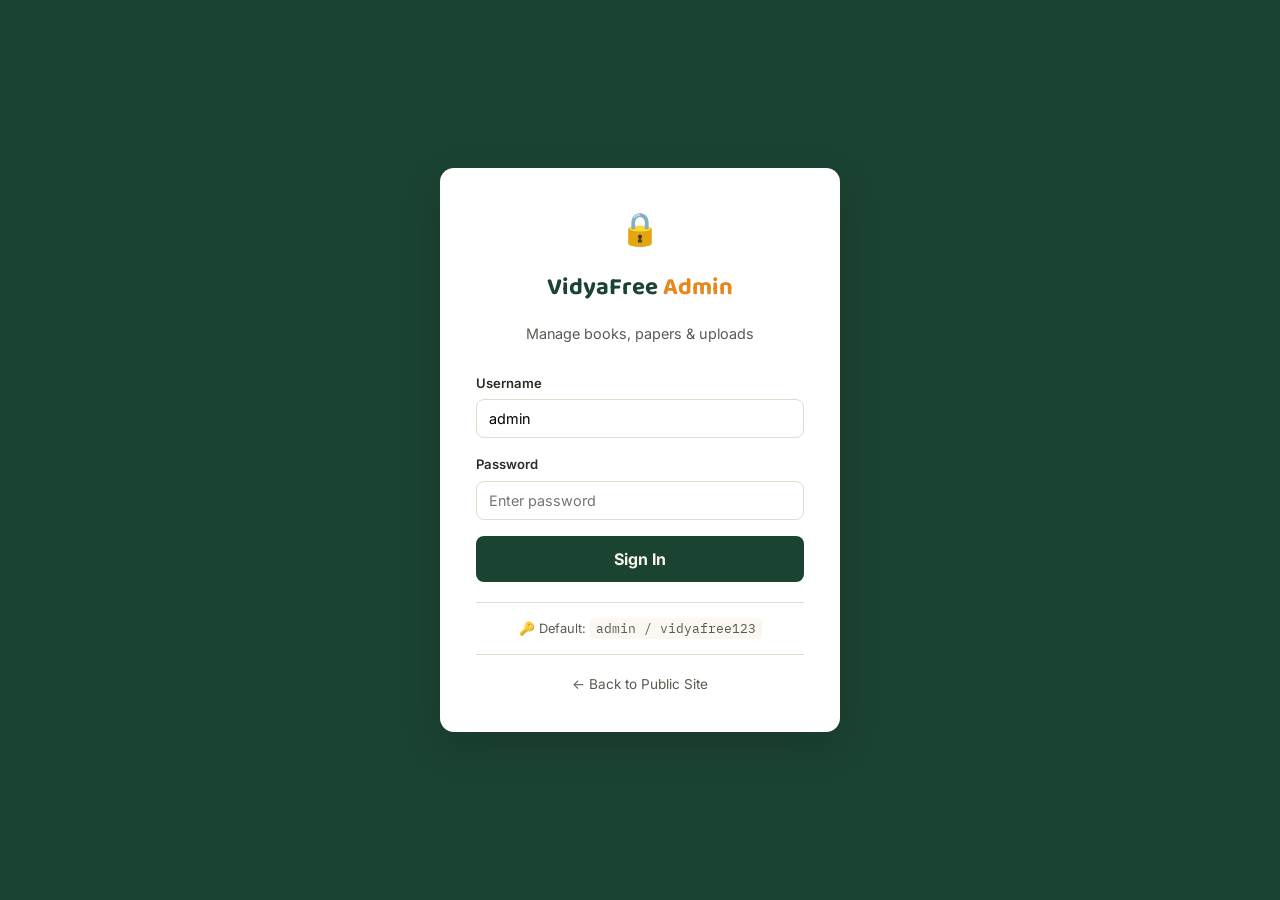
==== index.html @ 142c7266 "Add files via upload" ====
<!doctype html>
<html lang="en">
<head>
<meta charset="UTF-8">
<meta name="viewport" content="width=device-width, initial-scale=1">
<title>Admin Login — VidyaFree</title>
<link rel="preconnect" href="https://fonts.googleapis.com">
<link href="https://fonts.googleapis.com/css2?family=Baloo+2:wght@600;700;800&family=Inter:wght@400;500;600;700&family=IBM+Plex+Mono:wght@500&display=swap" rel="stylesheet">
<link rel="stylesheet" href="style.css">
</head>
<body class="admin-body">

<div class="admin-login-wrap">
  <div class="admin-login-card">
    <div class="admin-login-brand">
      <span class="brand-icon">🔒</span>
      <h1>VidyaFree <span class="hl">Admin</span></h1>
      <p>Manage books, papers & uploads</p>
    </div>
    <form id="adminLoginForm" class="admin-form">
      <div class="form-group">
        <label for="adminUser">Username</label>
        <input type="text" id="adminUser" placeholder="admin" value="admin" autocomplete="username">
      </div>
      <div class="form-group">
        <label for="adminPass">Password</label>
        <input type="password" id="adminPass" placeholder="Enter password" autocomplete="current-password">
      </div>
      <div class="form-error" id="loginError"></div>
      <button type="submit" class="btn btn-primary btn-block">Sign In</button>
    </form>
    <div class="admin-login-hint">
      <p>🔑 Default: <code>admin / vidyafree123</code></p>
    </div>
    <div style="text-align:center; margin-top:16px; padding-top:16px; border-top:1px solid var(--line);">
      <a href="#" id="publicSiteLink" style="font-size:.85rem; color:var(--text-soft);">← Back to Public Site</a>
    </div>
  </div>
</div>

<script src="script.js"></script>
</body>
</html>
---- style.css ----
/* ==========================================================
   VIDYA FREE — Admin Panel Styles (includes public base)
   ========================================================== */
:root {
  --board:      #1B4332;
  --board-dark: #123024;
  --chalk:      #F7F4EA;
  --paper:      #FBF8F1;
  --ink:        #1D3557;
  --marigold:   #E8871E;
  --marigold-dk:#C96A0C;
  --marigold-lt:#FFF3E0;
  --text:       #2B2B28;
  --text-soft:  #5B5A52;
  --line:       #E1DCCB;
  --radius:     14px;
  --radius-sm:  10px;
  --shadow:     0 4px 20px rgba(27,67,50,.10);
  --shadow-lg:  0 14px 40px rgba(0,0,0,.15);
  --display: "Baloo 2", "Segoe UI", sans-serif;
  --body: "Inter", "Segoe UI", sans-serif;
  --mono: "IBM Plex Mono", monospace;
  --success: #2D6A4F;
  --danger:  #C0392B;
}

* { box-sizing: border-box; }
html { scroll-behavior: smooth; }
body {
  margin: 0;
  background: var(--paper);
  color: var(--text);
  font-family: var(--body);
  line-height: 1.55;
  -webkit-font-smoothing: antialiased;
}
a { color: inherit; text-decoration: none; }
button { font-family: inherit; cursor: pointer; }
:focus-visible { outline: 3px solid var(--marigold); outline-offset: 2px; }

/* ---------- LOGIN PAGE ---------- */
.admin-body {
  background: var(--board);
  min-height: 100vh;
  display: flex;
}
.admin-login-wrap {
  min-height: 100vh;
  display: flex;
  align-items: center;
  justify-content: center;
  padding: 20px;
  width: 100%;
}
.admin-login-card {
  background: #fff;
  border-radius: var(--radius);
  padding: 36px;
  width: 100%;
  max-width: 400px;
  box-shadow: var(--shadow-lg);
}
.admin-login-brand { text-align: center; margin-bottom: 28px; }
.admin-login-brand .brand-icon { font-size: 2rem; }
.admin-login-brand h1 { font-size: 1.5rem; font-family: var(--display); color: var(--board); }
.admin-login-brand h1 .hl { color: var(--marigold); }
.admin-login-brand p { color: var(--text-soft); margin: 6px 0 0; font-size: .9rem; }
.admin-login-hint { margin-top: 20px; padding-top: 16px; border-top: 1px solid var(--line); text-align: center; }
.admin-login-hint p { font-size: .8rem; color: var(--text-soft); margin: 0; }
.admin-login-hint code { background: var(--paper); padding: 2px 6px; border-radius: 4px; font-family: var(--mono); }

/* ---------- ADMIN DASHBOARD LAYOUT ---------- */
.admin-sidebar {
  width: 260px;
  background: var(--board);
  color: var(--chalk);
  display: flex;
  flex-direction: column;
  position: fixed;
  inset: 0 auto 0 0;
  z-index: 100;
  transition: transform .25s;
}
.admin-sidebar-brand {
  padding: 20px;
  font-family: var(--display);
  font-size: 1.2rem;
  font-weight: 700;
  border-bottom: 1px solid rgba(247,244,234,.1);
  display: flex;
  align-items: center;
  gap: 8px;
}
.admin-sidebar-brand .dot { color: var(--marigold); }
.admin-nav { padding: 16px 12px; flex: 1; }
.admin-nav-item {
  display: flex;
  align-items: center;
  gap: 10px;
  padding: 10px 14px;
  border-radius: 8px;
  color: rgba(247,244,234,.75);
  font-size: .9rem;
  font-weight: 600;
  transition: all .15s;
  margin-bottom: 4px;
  text-decoration: none;
}
.admin-nav-item:hover { background: rgba(247,244,234,.08); color: var(--chalk); }
.admin-nav-item.active { background: var(--marigold); color: #241100; }
.admin-sidebar-footer {
  padding: 16px 20px;
  border-top: 1px solid rgba(247,244,234,.1);
  display: flex;
  justify-content: space-between;
  align-items: center;
  font-size: .85rem;
}

.admin-main {
  flex: 1;
  margin-left: 260px;
  min-height: 100vh;
  display: flex;
  flex-direction: column;
  background: #F3F0E8;
}
.admin-topbar {
  background: #fff;
  padding: 14px 24px;
  display: flex;
  align-items: center;
  gap: 16px;
  border-bottom: 1px solid var(--line);
  position: sticky;
  top: 0;
  z-index: 40;
}
.admin-topbar h2 { font-size: 1.2rem; color: var(--board); font-family: var(--display); margin: 0; }
.admin-topbar-actions { margin-left: auto; }
.admin-sidebar-toggle {
  display: none;
  background: none;
  border: 1px solid var(--line);
  border-radius: 6px;
  padding: 6px 10px;
  font-size: 1rem;
}

.admin-content { padding: 24px; flex: 1; }

/* ---------- TABS ---------- */
.admin-tab { display: none; animation: fadeIn .25s; }
.admin-tab.active { display: block; }
@keyframes fadeIn { from { opacity: 0; transform: translateY(6px); } to { opacity: 1; transform: translateY(0); } }

/* ---------- STATS ---------- */
.admin-stats-grid {
  display: grid;
  grid-template-columns: repeat(auto-fill, minmax(200px, 1fr));
  gap: 16px;
  margin-bottom: 28px;
}
.admin-stat-card {
  background: #fff;
  border-radius: var(--radius-sm);
  padding: 20px;
  display: flex;
  align-items: center;
  gap: 14px;
  border: 1px solid var(--line);
  transition: box-shadow .15s;
}
.admin-stat-card:hover { box-shadow: var(--shadow); }
.admin-stat-icon { font-size: 1.8rem; }
.admin-stat-num { display: block; font-family: var(--display); font-size: 1.5rem; font-weight: 700; color: var(--board); }
.admin-stat-label { font-size: .78rem; color: var(--text-soft); }

/* ---------- SECTIONS ---------- */
.admin-section { background: #fff; border-radius: var(--radius-sm); border: 1px solid var(--line); padding: 20px; margin-bottom: 20px; }
.admin-section h3 { font-size: 1.1rem; margin-bottom: 16px; font-family: var(--display); color: var(--board); }
.admin-section-header {
  display: flex;
  justify-content: space-between;
  align-items: center;
  gap: 16px;
  margin-bottom: 16px;
  flex-wrap: wrap;
}
.admin-section-header h3 { margin: 0; }

/* ---------- TABLES ---------- */
.admin-table-wrap { overflow-x: auto; }
.admin-table { width: 100%; border-collapse: collapse; font-size: .88rem; }
.admin-table th {
  text-align: left;
  padding: 10px 12px;
  background: var(--chalk);
  font-weight: 600;
  color: var(--text-soft);
  font-size: .78rem;
  text-transform: uppercase;
  letter-spacing: .04em;
  border-bottom: 2px solid var(--line);
}
.admin-table td { padding: 12px; border-bottom: 1px solid var(--line); vertical-align: middle; }
.admin-table tr:hover td { background: var(--paper); }
.admin-table .table-actions { display: flex; gap: 6px; }
.admin-table .table-actions button { padding: 4px 10px; font-size: .75rem; }

/* ---------- SEARCH ---------- */
.admin-search {
  display: flex;
  align-items: center;
  gap: 8px;
  background: var(--paper);
  border: 1px solid var(--line);
  border-radius: 8px;
  padding: 6px 12px;
  min-width: 220px;
}
.admin-search input { border: none; background: transparent; font-size: .85rem; flex: 1; outline: none; }
.search-icon-small { font-size: .9rem; opacity: .5; }

/* ---------- UPLOAD TABS ---------- */
.admin-upload-tabs {
  display: flex;
  gap: 8px;
  margin-bottom: 20px;
  border-bottom: 2px solid var(--line);
  padding-bottom: 12px;
}
.admin-upload-tab {
  background: none;
  border: none;
  padding: 8px 16px;
  font-size: .9rem;
  font-weight: 600;
  color: var(--text-soft);
  border-radius: 8px;
  cursor: pointer;
  font-family: inherit;
}
.admin-upload-tab.active { background: var(--marigold-lt); color: var(--marigold-dk); }
.admin-upload-tab:hover { background: var(--paper); }

/* ---------- FORMS ---------- */
.admin-form { max-width: 640px; }
.admin-form h3 { margin-bottom: 18px; }
.form-group { margin-bottom: 16px; }
.form-group label { display: block; font-size: .82rem; font-weight: 600; margin-bottom: 6px; color: var(--text); }
.form-group input,
.form-group select,
.form-group textarea {
  width: 100%;
  padding: 10px 12px;
  border: 1px solid var(--line);
  border-radius: 8px;
  font-family: var(--body);
  font-size: .9rem;
  background: #fff;
  transition: border-color .15s, box-shadow .15s;
}
.form-group input:focus,
.form-group select:focus,
.form-group textarea:focus { border-color: var(--board); box-shadow: 0 0 0 3px rgba(27,67,50,.08); outline: none; }
.form-group small { display: block; margin-top: 4px; font-size: .75rem; color: var(--text-soft); }
.form-group small code { background: var(--paper); padding: 1px 4px; border-radius: 4px; }
.form-row { display: grid; grid-template-columns: 1fr 1fr; gap: 14px; }
.form-actions { display: flex; align-items: center; gap: 14px; margin-top: 20px; }
.form-error { color: var(--danger); font-size: .82rem; font-weight: 600; }
.form-success { color: var(--success); font-size: .82rem; font-weight: 600; }

/* ---------- BUTTONS ---------- */
.btn {
  display: inline-flex;
  align-items: center;
  justify-content: center;
  gap: 6px;
  font-size: .82rem;
  font-weight: 700;
  padding: 8px 14px;
  border-radius: 8px;
  border: 1px solid transparent;
  transition: all .15s;
  text-decoration: none;
  cursor: pointer;
  font-family: inherit;
}
.btn-primary { background: var(--board); color: var(--chalk); }
.btn-primary:hover { background: var(--board-dark); transform: translateY(-1px); }
.btn-ghost { border-color: var(--line); color: var(--ink); background: #fff; }
.btn-ghost:hover { border-color: var(--ink); background: var(--paper); }
.btn-block { width: 100%; padding: 12px; font-size: 1rem; }
.btn-sm { padding: 6px 12px; font-size: .78rem; }
.btn-danger { background: var(--danger); color: #fff; }
.btn-danger:hover { background: #a93226; }

/* ---------- DANGER ZONE ---------- */
.danger-zone {
  background: #FDEAEA;
  border: 1px solid #F5B7B1;
  border-radius: var(--radius-sm);
  padding: 16px;
}
.danger-zone p { margin: 0 0 12px; font-size: .85rem; color: var(--danger); }

/* ---------- EMPTY STATE ---------- */
.empty-state { text-align: center; padding: 50px 20px; }
.empty-icon { font-size: 3rem; margin-bottom: 12px; opacity: .6; }
.empty-state h3 { color: var(--text-soft); font-size: 1.1rem; }
.empty-state p { color: var(--text-soft); font-size: .88rem; }

/* ---------- UPLOAD FORM VISIBILITY ---------- */
.admin-upload-form { display: none; }
.admin-upload-form.active { display: block; animation: fadeIn .25s; }

/* ---------- RESPONSIVE ---------- */
@media (max-width: 900px) {
  .admin-sidebar { transform: translateX(-100%); }
  .admin-sidebar.open { transform: translateX(0); }
  .admin-main { margin-left: 0; }
  .admin-sidebar-toggle { display: inline-flex; }
  .admin-content { padding: 16px; }
}
@media (max-width: 480px) {
  .admin-stats-grid { grid-template-columns: 1fr 1fr; }
  .admin-table { font-size: .78rem; }
  .admin-table th, .admin-table td { padding: 8px; }
  .form-row { grid-template-columns: 1fr; }
  .admin-login-card { padding: 24px; }
}
@media (prefers-reduced-motion: reduce) {
  .admin-tab, .admin-upload-form { animation: none; }
}
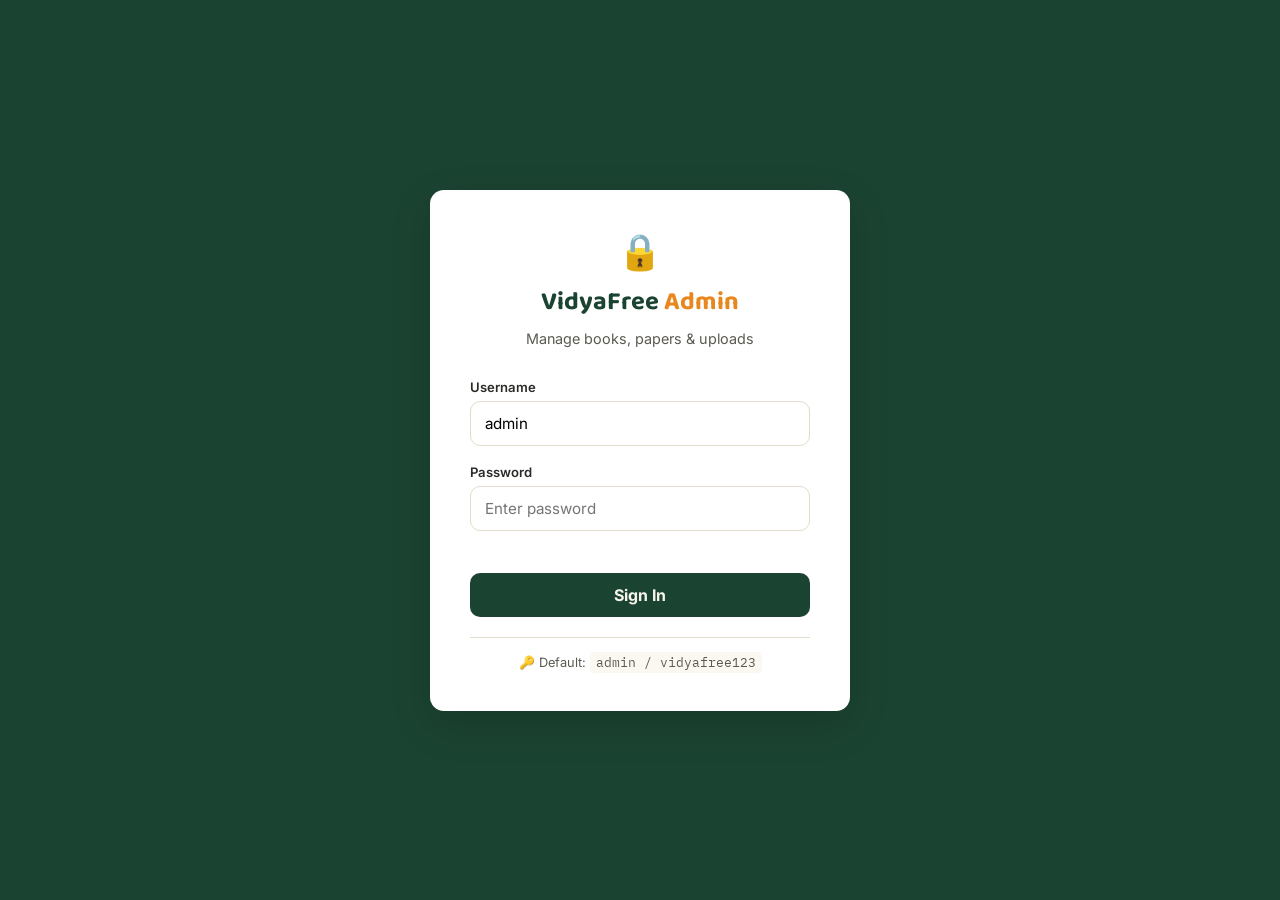
==== commit 2ecf70be: "Add files via upload" ====
--- a/index.html
+++ b/index.html
@@ -6,38 +6,115 @@
 <title>Admin Login — VidyaFree</title>
 <link rel="preconnect" href="https://fonts.googleapis.com">
 <link href="https://fonts.googleapis.com/css2?family=Baloo+2:wght@600;700;800&family=Inter:wght@400;500;600;700&family=IBM+Plex+Mono:wght@500&display=swap" rel="stylesheet">
-<link rel="stylesheet" href="style.css">
+<style>
+:root {
+  --board: #1B4332; --board-dark: #123024; --chalk: #F7F4EA;
+  --paper: #FBF8F1; --ink: #1D3557; --marigold: #E8871E;
+  --marigold-dk: #C96A0C; --text: #2B2B28; --text-soft: #5B5A52;
+  --line: #E1DCCB; --radius: 14px; --shadow-lg: 0 14px 40px rgba(0,0,0,.15);
+  --display: "Baloo 2", "Segoe UI", sans-serif;
+  --body: "Inter", "Segoe UI", sans-serif;
+  --mono: "IBM Plex Mono", monospace;
+  --danger: #C0392B; --success: #2D6A4F;
+}
+* { box-sizing: border-box; }
+body {
+  margin: 0; background: var(--board); min-height: 100vh;
+  display: flex; align-items: center; justify-content: center;
+  padding: 20px; font-family: var(--body); color: var(--text);
+}
+.card {
+  background: #fff; border-radius: var(--radius);
+  padding: 40px; width: 100%; max-width: 420px;
+  box-shadow: var(--shadow-lg);
+}
+.brand { text-align: center; margin-bottom: 32px; }
+.brand h1 { font-family: var(--display); font-size: 1.6rem; color: var(--board); margin: 0; }
+.brand h1 span { color: var(--marigold); }
+.brand p { color: var(--text-soft); margin: 8px 0 0; font-size: .9rem; }
+.brand .icon { font-size: 2.2rem; margin-bottom: 8px; }
+
+.form-group { margin-bottom: 18px; }
+.form-group label { display: block; font-size: .82rem; font-weight: 600; margin-bottom: 6px; }
+.form-group input {
+  width: 100%; padding: 12px 14px; border: 1px solid var(--line);
+  border-radius: 10px; font-family: var(--body); font-size: .95rem;
+  transition: border-color .15s, box-shadow .15s;
+}
+.form-group input:focus { border-color: var(--board); box-shadow: 0 0 0 3px rgba(27,67,50,.08); outline: none; }
+
+.btn {
+  width: 100%; padding: 12px; border: none; border-radius: 10px;
+  background: var(--board); color: var(--chalk); font-family: var(--body);
+  font-size: 1rem; font-weight: 700; cursor: pointer; transition: all .15s;
+}
+.btn:hover { background: var(--board-dark); transform: translateY(-1px); }
+
+.error { color: var(--danger); font-size: .85rem; font-weight: 600; margin: -8px 0 12px; min-height: 20px; }
+.hint { margin-top: 20px; padding-top: 16px; border-top: 1px solid var(--line); text-align: center; }
+.hint p { font-size: .8rem; color: var(--text-soft); margin: 0; }
+.hint code { background: var(--paper); padding: 2px 6px; border-radius: 4px; font-family: var(--mono); }
+
+.back-link { display: block; text-align: center; margin-top: 16px; font-size: .85rem; color: var(--text-soft); }
+.back-link:hover { color: var(--marigold); }
+
+@media (max-width: 480px) { .card { padding: 28px; } }
+</style>
 </head>
-<body class="admin-body">
+<body>
 
-<div class="admin-login-wrap">
-  <div class="admin-login-card">
-    <div class="admin-login-brand">
-      <span class="brand-icon">🔒</span>
-      <h1>VidyaFree <span class="hl">Admin</span></h1>
-      <p>Manage books, papers & uploads</p>
+<div class="card">
+  <div class="brand">
+    <div class="icon">🔒</div>
+    <h1>VidyaFree <span>Admin</span></h1>
+    <p>Manage books, papers & uploads</p>
+  </div>
+
+  <form id="loginForm">
+    <div class="form-group">
+      <label for="username">Username</label>
+      <input type="text" id="username" value="admin" autocomplete="username">
     </div>
-    <form id="adminLoginForm" class="admin-form">
-      <div class="form-group">
-        <label for="adminUser">Username</label>
-        <input type="text" id="adminUser" placeholder="admin" value="admin" autocomplete="username">
-      </div>
-      <div class="form-group">
-        <label for="adminPass">Password</label>
-        <input type="password" id="adminPass" placeholder="Enter password" autocomplete="current-password">
-      </div>
-      <div class="form-error" id="loginError"></div>
-      <button type="submit" class="btn btn-primary btn-block">Sign In</button>
-    </form>
-    <div class="admin-login-hint">
-      <p>🔑 Default: <code>admin / vidyafree123</code></p>
+    <div class="form-group">
+      <label for="password">Password</label>
+      <input type="password" id="password" placeholder="Enter password" autocomplete="current-password">
     </div>
-    <div style="text-align:center; margin-top:16px; padding-top:16px; border-top:1px solid var(--line);">
-      <a href="#" id="publicSiteLink" style="font-size:.85rem; color:var(--text-soft);">← Back to Public Site</a>
-    </div>
+    <div class="error" id="errorMsg"></div>
+    <button type="submit" class="btn">Sign In</button>
+  </form>
+
+  <div class="hint">
+    <p>🔑 Default: <code>admin / vidyafree123</code></p>
   </div>
 </div>
 
-<script src="script.js"></script>
+<script>
+// Check if already logged in
+if (localStorage.getItem('vf_admin_session') === 'active') {
+  window.location.href = 'dashboard.html';
+}
+
+// Default admin data
+if (!localStorage.getItem('vf_admin')) {
+  localStorage.setItem('vf_admin', JSON.stringify({ password: 'vidyafree123' }));
+}
+
+// Login handler
+document.getElementById('loginForm').addEventListener('submit', function(e) {
+  e.preventDefault();
+  const user = document.getElementById('username').value.trim();
+  const pass = document.getElementById('password').value;
+  const adminData = JSON.parse(localStorage.getItem('vf_admin') || '{}');
+  const errorEl = document.getElementById('errorMsg');
+
+  if (user === 'admin' && pass === (adminData.password || 'vidyafree123')) {
+    localStorage.setItem('vf_admin_session', 'active');
+    localStorage.setItem('vf_admin_login_time', Date.now().toString());
+    window.location.href = 'dashboard.html';
+  } else {
+    errorEl.textContent = 'Invalid username or password.';
+  }
+});
+</script>
 </body>
 </html>
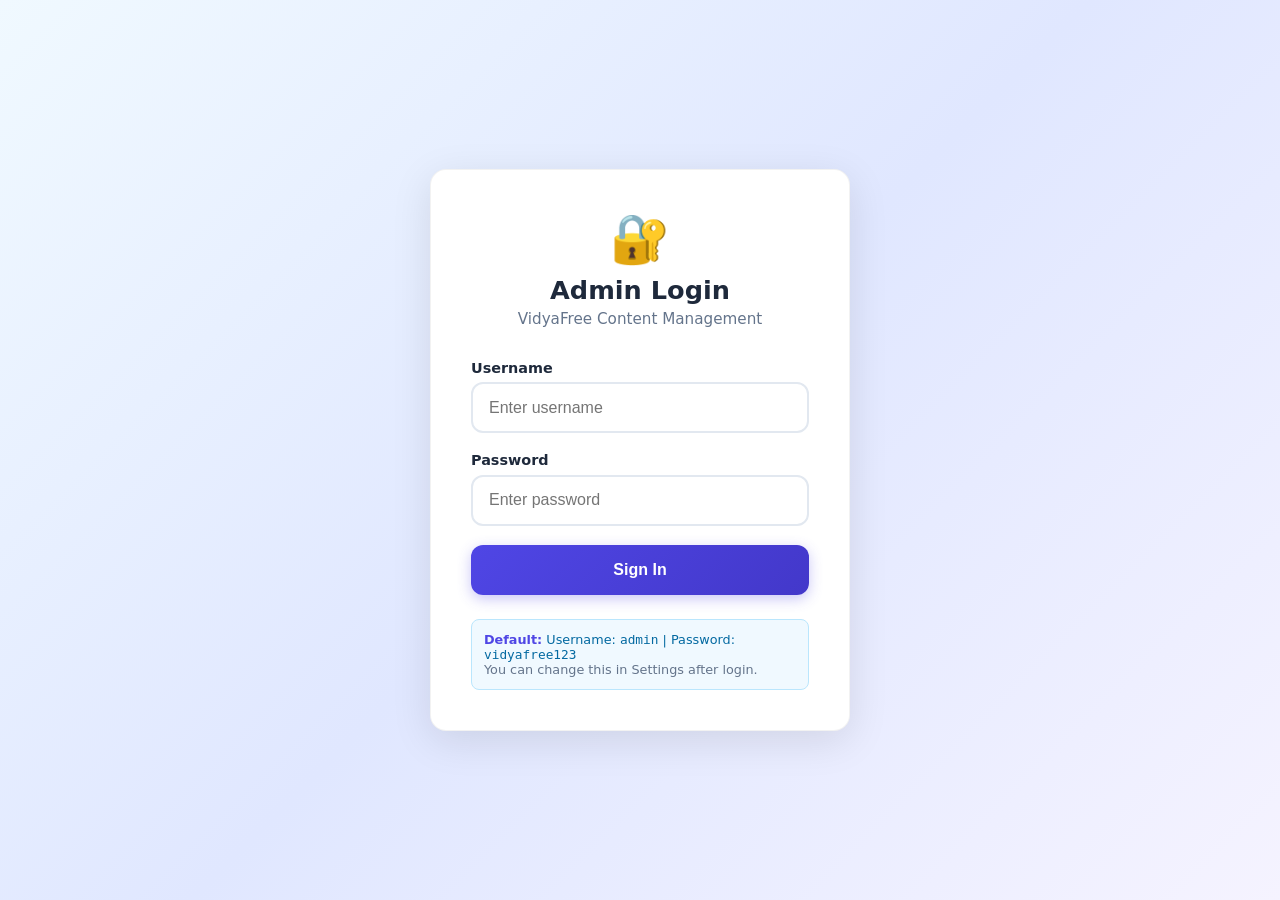
==== commit 7b93e352: "Add files via upload" ====
--- a/index.html
+++ b/index.html
@@ -1,120 +1,120 @@
-<!doctype html>
+<!DOCTYPE html>
 <html lang="en">
 <head>
-<meta charset="UTF-8">
-<meta name="viewport" content="width=device-width, initial-scale=1">
-<title>Admin Login — VidyaFree</title>
-<link rel="preconnect" href="https://fonts.googleapis.com">
-<link href="https://fonts.googleapis.com/css2?family=Baloo+2:wght@600;700;800&family=Inter:wght@400;500;600;700&family=IBM+Plex+Mono:wght@500&display=swap" rel="stylesheet">
-<style>
-:root {
-  --board: #1B4332; --board-dark: #123024; --chalk: #F7F4EA;
-  --paper: #FBF8F1; --ink: #1D3557; --marigold: #E8871E;
-  --marigold-dk: #C96A0C; --text: #2B2B28; --text-soft: #5B5A52;
-  --line: #E1DCCB; --radius: 14px; --shadow-lg: 0 14px 40px rgba(0,0,0,.15);
-  --display: "Baloo 2", "Segoe UI", sans-serif;
-  --body: "Inter", "Segoe UI", sans-serif;
-  --mono: "IBM Plex Mono", monospace;
-  --danger: #C0392B; --success: #2D6A4F;
-}
-* { box-sizing: border-box; }
-body {
-  margin: 0; background: var(--board); min-height: 100vh;
-  display: flex; align-items: center; justify-content: center;
-  padding: 20px; font-family: var(--body); color: var(--text);
-}
-.card {
-  background: #fff; border-radius: var(--radius);
-  padding: 40px; width: 100%; max-width: 420px;
-  box-shadow: var(--shadow-lg);
-}
-.brand { text-align: center; margin-bottom: 32px; }
-.brand h1 { font-family: var(--display); font-size: 1.6rem; color: var(--board); margin: 0; }
-.brand h1 span { color: var(--marigold); }
-.brand p { color: var(--text-soft); margin: 8px 0 0; font-size: .9rem; }
-.brand .icon { font-size: 2.2rem; margin-bottom: 8px; }
-
-.form-group { margin-bottom: 18px; }
-.form-group label { display: block; font-size: .82rem; font-weight: 600; margin-bottom: 6px; }
-.form-group input {
-  width: 100%; padding: 12px 14px; border: 1px solid var(--line);
-  border-radius: 10px; font-family: var(--body); font-size: .95rem;
-  transition: border-color .15s, box-shadow .15s;
-}
-.form-group input:focus { border-color: var(--board); box-shadow: 0 0 0 3px rgba(27,67,50,.08); outline: none; }
-
-.btn {
-  width: 100%; padding: 12px; border: none; border-radius: 10px;
-  background: var(--board); color: var(--chalk); font-family: var(--body);
-  font-size: 1rem; font-weight: 700; cursor: pointer; transition: all .15s;
-}
-.btn:hover { background: var(--board-dark); transform: translateY(-1px); }
-
-.error { color: var(--danger); font-size: .85rem; font-weight: 600; margin: -8px 0 12px; min-height: 20px; }
-.hint { margin-top: 20px; padding-top: 16px; border-top: 1px solid var(--line); text-align: center; }
-.hint p { font-size: .8rem; color: var(--text-soft); margin: 0; }
-.hint code { background: var(--paper); padding: 2px 6px; border-radius: 4px; font-family: var(--mono); }
-
-.back-link { display: block; text-align: center; margin-top: 16px; font-size: .85rem; color: var(--text-soft); }
-.back-link:hover { color: var(--marigold); }
-
-@media (max-width: 480px) { .card { padding: 28px; } }
-</style>
+  <meta charset="UTF-8">
+  <meta name="viewport" content="width=device-width, initial-scale=1.0">
+  <title>Admin Login - VidyaFree</title>
+  <style>
+    :root {
+      --primary: #4f46e5; --primary-dark: #4338ca; --danger: #ef4444;
+      --dark: #1e293b; --gray: #64748b; --light: #f8fafc; --white: #fff;
+      --shadow: 0 10px 40px rgba(0,0,0,0.1); --radius: 16px;
+    }
+    * { margin: 0; padding: 0; box-sizing: border-box; }
+    body {
+      font-family: 'Segoe UI', system-ui, sans-serif;
+      background: linear-gradient(135deg, #f0f9ff 0%, #e0e7ff 50%, #f5f3ff 100%);
+      min-height: 100vh; display: flex; align-items: center; justify-content: center;
+      padding: 1rem;
+    }
+    .login-card {
+      background: white; border-radius: var(--radius); padding: 2.5rem;
+      box-shadow: var(--shadow); width: 100%; max-width: 420px;
+      text-align: center; border: 1px solid rgba(0,0,0,0.05);
+    }
+    .login-logo { font-size: 3rem; margin-bottom: 0.5rem; }
+    .login-card h1 { font-size: 1.6rem; color: var(--dark); margin-bottom: 0.3rem; }
+    .login-card p { color: var(--gray); margin-bottom: 2rem; font-size: 0.95rem; }
+    .form-group { margin-bottom: 1.2rem; text-align: left; }
+    .form-group label { display: block; font-weight: 600; color: var(--dark); margin-bottom: 0.4rem; font-size: 0.9rem; }
+    .form-group input {
+      width: 100%; padding: 0.9rem 1rem; border: 2px solid #e2e8f0;
+      border-radius: 12px; font-size: 1rem; outline: none; transition: all 0.3s;
+    }
+    .form-group input:focus { border-color: var(--primary); box-shadow: 0 0 0 4px rgba(79,70,229,0.1); }
+    .btn {
+      width: 100%; padding: 1rem; border: none; border-radius: 12px;
+      font-size: 1rem; font-weight: 700; cursor: pointer; transition: all 0.3s;
+      background: linear-gradient(135deg, var(--primary), var(--primary-dark));
+      color: white; box-shadow: 0 4px 14px rgba(79,70,229,0.3);
+    }
+    .btn:hover { transform: translateY(-2px); box-shadow: 0 6px 20px rgba(79,70,229,0.4); }
+    .btn:disabled { opacity: 0.6; cursor: not-allowed; transform: none; }
+    .error-msg { color: var(--danger); font-size: 0.85rem; margin-top: 0.5rem; display: none; }
+    .spinner {
+      display: inline-block; width: 16px; height: 16px;
+      border: 2px solid rgba(255,255,255,0.3); border-top-color: white;
+      border-radius: 50%; animation: spin 0.8s linear infinite; margin-right: 8px; vertical-align: middle;
+    }
+    @keyframes spin { to { transform: rotate(360deg); } }
+    @keyframes shake { 0%,100%{transform:translateX(0)} 25%{transform:translateX(-8px)} 75%{transform:translateX(8px)} }
+    .shake { animation: shake 0.4s ease; }
+    .info-box {
+      background: #f0f9ff; border: 1px solid #bae6fd; border-radius: 8px;
+      padding: 0.75rem; margin-top: 1.5rem; font-size: 0.8rem; color: #0369a1; text-align: left;
+    }
+    .info-box strong { color: var(--primary); }
+  </style>
 </head>
 <body>
-
-<div class="card">
-  <div class="brand">
-    <div class="icon">🔒</div>
-    <h1>VidyaFree <span>Admin</span></h1>
-    <p>Manage books, papers & uploads</p>
+  <div class="login-card" id="loginCard">
+    <div class="login-logo">🔐</div>
+    <h1>Admin Login</h1>
+    <p>VidyaFree Content Management</p>
+    <form id="loginForm">
+      <div class="form-group">
+        <label for="username">Username</label>
+        <input type="text" id="username" placeholder="Enter username" autocomplete="username" required>
+      </div>
+      <div class="form-group">
+        <label for="password">Password</label>
+        <input type="password" id="password" placeholder="Enter password" autocomplete="current-password" required>
+      </div>
+      <div class="error-msg" id="errorMsg">Invalid username or password</div>
+      <button type="submit" class="btn" id="loginBtn">Sign In</button>
+    </form>
+    <div class="info-box">
+      <strong>Default:</strong> Username: <code>admin</code> | Password: <code>vidyafree123</code><br>
+      <span style="color:var(--gray)">You can change this in Settings after login.</span>
+    </div>
   </div>
 
-  <form id="loginForm">
-    <div class="form-group">
-      <label for="username">Username</label>
-      <input type="text" id="username" value="admin" autocomplete="username">
-    </div>
-    <div class="form-group">
-      <label for="password">Password</label>
-      <input type="password" id="password" placeholder="Enter password" autocomplete="current-password">
-    </div>
-    <div class="error" id="errorMsg"></div>
-    <button type="submit" class="btn">Sign In</button>
-  </form>
+  <script>
+    const DEFAULT_USER = 'admin';
+    const DEFAULT_PASS = 'vidyafree123';
+    const AUTH_KEY = 'vf_admin_auth';
+    const PASS_KEY = 'vf_admin_password';
 
-  <div class="hint">
-    <p>🔑 Default: <code>admin / vidyafree123</code></p>
-  </div>
-</div>
+    if (localStorage.getItem(AUTH_KEY) === 'true') {
+      window.location.href = 'dashboard.html';
+    }
 
-<script>
-// Check if already logged in
-if (localStorage.getItem('vf_admin_session') === 'active') {
-  window.location.href = 'dashboard.html';
-}
+    document.getElementById('loginForm').addEventListener('submit', function(e) {
+      e.preventDefault();
+      const btn = document.getElementById('loginBtn');
+      const user = document.getElementById('username').value.trim();
+      const pass = document.getElementById('password').value;
+      const error = document.getElementById('errorMsg');
+      const card = document.getElementById('loginCard');
 
-// Default admin data
-if (!localStorage.getItem('vf_admin')) {
-  localStorage.setItem('vf_admin', JSON.stringify({ password: 'vidyafree123' }));
-}
+      btn.disabled = true;
+      btn.innerHTML = '<span class="spinner"></span>Signing in...';
 
-// Login handler
-document.getElementById('loginForm').addEventListener('submit', function(e) {
-  e.preventDefault();
-  const user = document.getElementById('username').value.trim();
-  const pass = document.getElementById('password').value;
-  const adminData = JSON.parse(localStorage.getItem('vf_admin') || '{}');
-  const errorEl = document.getElementById('errorMsg');
-
-  if (user === 'admin' && pass === (adminData.password || 'vidyafree123')) {
-    localStorage.setItem('vf_admin_session', 'active');
-    localStorage.setItem('vf_admin_login_time', Date.now().toString());
-    window.location.href = 'dashboard.html';
-  } else {
-    errorEl.textContent = 'Invalid username or password.';
-  }
-});
-</script>
+      setTimeout(() => {
+        const storedPass = localStorage.getItem(PASS_KEY) || DEFAULT_PASS;
+        if (user === DEFAULT_USER && pass === storedPass) {
+          localStorage.setItem(AUTH_KEY, 'true');
+          localStorage.setItem('vf_admin_user', user);
+          window.location.href = 'dashboard.html';
+        } else {
+          error.style.display = 'block';
+          card.classList.add('shake');
+          setTimeout(() => card.classList.remove('shake'), 400);
+          btn.disabled = false;
+          btn.innerHTML = 'Sign In';
+        }
+      }, 600);
+    });
+  </script>
 </body>
 </html>
